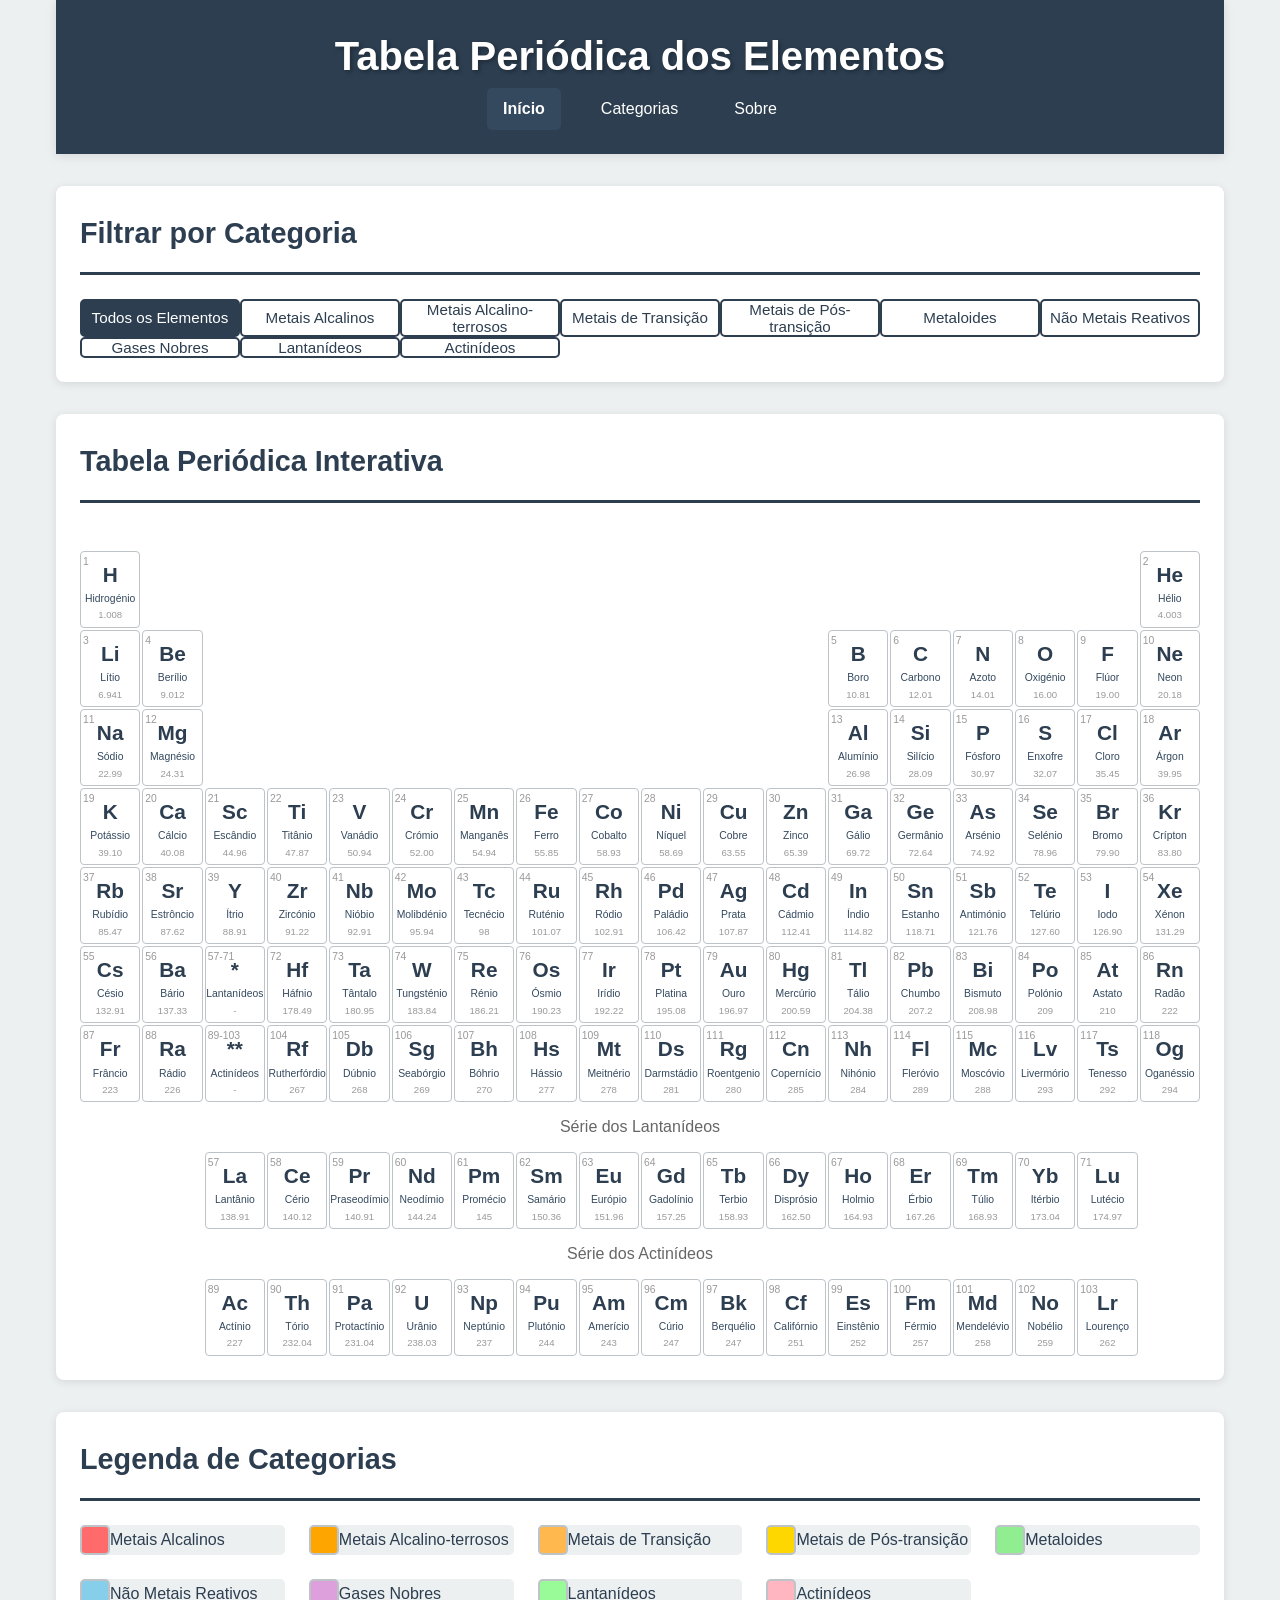
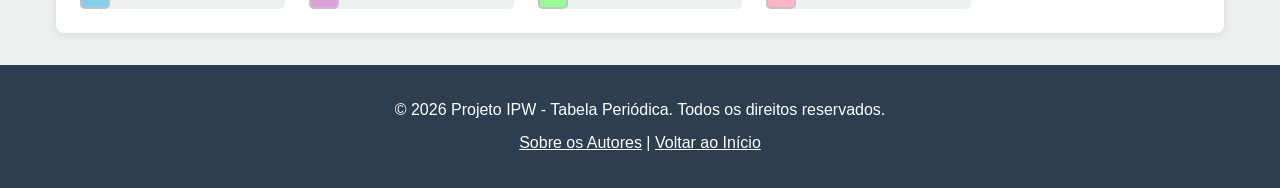
==== index.html @ dcfa90f8 "#1" ====
<!DOCTYPE html>
<html lang="pt-PT">
<head>
    <meta charset="UTF-8">
    <meta name="viewport" content="width=device-width, initial-scale=1.0">
    <title>Tabela Periódica - IPW</title>
    <link rel="stylesheet" href="css/style.css">
</head>
<body>
    <div class="container">
        <!-- Cabeçalho e Menu de Navegação -->
        <header class="header">
            <h1 class="titulo-principal">Tabela Periódica dos Elementos</h1>
            <nav class="menu-navegacao">
                <ul class="menu-lista">
                    <li><a href="index.html" class="menu-ativo">Início</a></li>
                    <li class="menu-dropdown">
                        <a href="#">Categorias</a>
                        <ul class="submenu">
                            <li><a href="categorias/metais-alcalinos/index.html">Metais Alcalinos</a></li>
                            <li><a href="categorias/metais-alcalino-terrosos/index.html">Metais Alcalino-terrosos</a></li>
                            <li><a href="categorias/metais-transicao/index.html">Metais de Transição</a></li>
                            <li><a href="categorias/metais-pos-transicao/index.html">Metais de Pós-transição</a></li>
                            <li><a href="categorias/metaloides/index.html">Metaloides</a></li>
                            <li><a href="categorias/nao-metais-reativos/index.html">Não Metais Reativos</a></li>
                            <li><a href="categorias/gases-nobres/index.html">Gases Nobres</a></li>
                            <li><a href="categorias/lantanideos/index.html">Lantanídeos</a></li>
                            <li><a href="categorias/actinideos/index.html">Actinídeos</a></li>
                        </ul>
                    </li>
                    <li><a href="about.html">Sobre</a></li>
                </ul>
            </nav>
        </header>

        <!-- Filtros de Categorias -->
        <section class="secao-filtros">
            <h2>Filtrar por Categoria</h2>
            <div class="botoes-filtro">
                <button class="botao-filtro ativo" data-categoria="todos">Todos os Elementos</button>
                <button class="botao-filtro" data-categoria="metais-alcalinos">Metais Alcalinos</button>
                <button class="botao-filtro" data-categoria="metais-alcalino-terrosos">Metais Alcalino-terrosos</button>
                <button class="botao-filtro" data-categoria="metais-transicao">Metais de Transição</button>
                <button class="botao-filtro" data-categoria="metais-pos-transicao">Metais de Pós-transição</button>
                <button class="botao-filtro" data-categoria="metaloides">Metaloides</button>
                <button class="botao-filtro" data-categoria="nao-metais-reativos">Não Metais Reativos</button>
                <button class="botao-filtro" data-categoria="gases-nobres">Gases Nobres</button>
                <button class="botao-filtro" data-categoria="lantanideos">Lantanídeos</button>
                <button class="botao-filtro" data-categoria="actinideos">Actinídeos</button>
            </div>
        </section>

        <!-- Tabela Periódica Visual -->
        <section class="secao-tabela">
            <h2>Tabela Periódica Interativa</h2>
            <div class="tabela-periodica-wrapper">
                <div class="tabela-periodica">
                    <!-- PERÍODO 1 -->
                    <div class="elemento" style="grid-column: 1; grid-row: 1;" data-categoria="nao-metais-reativos" data-numero="1" data-estado="Gás" data-reatividade="Muito Reativo">
                        <div class="numero-atomico">1</div>
                        <div class="simbolo">H</div>
                        <div class="nome">Hidrogénio</div>
                        <div class="massa">1.008</div>
                    </div>
                    <div class="elemento" style="grid-column: 18; grid-row: 1;" data-categoria="gases-nobres" data-numero="2" data-estado="Gás" data-reatividade="Inerte">
                        <div class="numero-atomico">2</div>
                        <div class="simbolo">He</div>
                        <div class="nome">Hélio</div>
                        <div class="massa">4.003</div>
                    </div>

                    <!-- PERÍODO 2 -->
                    <div class="elemento" style="grid-column: 1; grid-row: 2;" data-categoria="metais-alcalinos" data-numero="3" data-estado="Sólido" data-reatividade="Muito Reativo">
                        <div class="numero-atomico">3</div>
                        <div class="simbolo">Li</div>
                        <div class="nome">Lítio</div>
                        <div class="massa">6.941</div>
                    </div>
                    <div class="elemento" style="grid-column: 2; grid-row: 2;" data-categoria="metais-alcalino-terrosos" data-numero="4" data-estado="Sólido" data-reatividade="Reativo">
                        <div class="numero-atomico">4</div>
                        <div class="simbolo">Be</div>
                        <div class="nome">Berílio</div>
                        <div class="massa">9.012</div>
                    </div>
                    <div class="elemento" style="grid-column: 13; grid-row: 2;" data-categoria="metaloides" data-numero="5">
                        <div class="numero-atomico">5</div>
                        <div class="simbolo">B</div>
                        <div class="nome">Boro</div>
                        <div class="massa">10.81</div>
                    </div>
                    <div class="elemento" style="grid-column: 14; grid-row: 2;" data-categoria="nao-metais-reativos" data-numero="6">
                        <div class="numero-atomico">6</div>
                        <div class="simbolo">C</div>
                        <div class="nome">Carbono</div>
                        <div class="massa">12.01</div>
                    </div>
                    <div class="elemento" style="grid-column: 15; grid-row: 2;" data-categoria="nao-metais-reativos" data-numero="7">
                        <div class="numero-atomico">7</div>
                        <div class="simbolo">N</div>
                        <div class="nome">Azoto</div>
                        <div class="massa">14.01</div>
                    </div>
                    <div class="elemento" style="grid-column: 16; grid-row: 2;" data-categoria="nao-metais-reativos" data-numero="8">
                        <div class="numero-atomico">8</div>
                        <div class="simbolo">O</div>
                        <div class="nome">Oxigénio</div>
                        <div class="massa">16.00</div>
                    </div>
                    <div class="elemento" style="grid-column: 17; grid-row: 2;" data-categoria="nao-metais-reativos" data-numero="9">
                        <div class="numero-atomico">9</div>
                        <div class="simbolo">F</div>
                        <div class="nome">Flúor</div>
                        <div class="massa">19.00</div>
                    </div>
                    <div class="elemento" style="grid-column: 18; grid-row: 2;" data-categoria="gases-nobres" data-numero="10">
                        <div class="numero-atomico">10</div>
                        <div class="simbolo">Ne</div>
                        <div class="nome">Neon</div>
                        <div class="massa">20.18</div>
                    </div>

                    <!-- PERÍODO 3 -->
                    <div class="elemento" style="grid-column: 1; grid-row: 3;" data-categoria="metais-alcalinos" data-numero="11">
                        <div class="numero-atomico">11</div>
                        <div class="simbolo">Na</div>
                        <div class="nome">Sódio</div>
                        <div class="massa">22.99</div>
                    </div>
                    <div class="elemento" style="grid-column: 2; grid-row: 3;" data-categoria="metais-alcalino-terrosos" data-numero="12">
                        <div class="numero-atomico">12</div>
                        <div class="simbolo">Mg</div>
                        <div class="nome">Magnésio</div>
                        <div class="massa">24.31</div>
                    </div>
                    <div class="elemento" style="grid-column: 13; grid-row: 3;" data-categoria="metais-pos-transicao" data-numero="13">
                        <div class="numero-atomico">13</div>
                        <div class="simbolo">Al</div>
                        <div class="nome">Alumínio</div>
                        <div class="massa">26.98</div>
                    </div>
                    <div class="elemento" style="grid-column: 14; grid-row: 3;" data-categoria="metaloides" data-numero="14">
                        <div class="numero-atomico">14</div>
                        <div class="simbolo">Si</div>
                        <div class="nome">Silício</div>
                        <div class="massa">28.09</div>
                    </div>
                    <div class="elemento" style="grid-column: 15; grid-row: 3;" data-categoria="nao-metais-reativos" data-numero="15">
                        <div class="numero-atomico">15</div>
                        <div class="simbolo">P</div>
                        <div class="nome">Fósforo</div>
                        <div class="massa">30.97</div>
                    </div>
                    <div class="elemento" style="grid-column: 16; grid-row: 3;" data-categoria="nao-metais-reativos" data-numero="16">
                        <div class="numero-atomico">16</div>
                        <div class="simbolo">S</div>
                        <div class="nome">Enxofre</div>
                        <div class="massa">32.07</div>
                    </div>
                    <div class="elemento" style="grid-column: 17; grid-row: 3;" data-categoria="nao-metais-reativos" data-numero="17">
                        <div class="numero-atomico">17</div>
                        <div class="simbolo">Cl</div>
                        <div class="nome">Cloro</div>
                        <div class="massa">35.45</div>
                    </div>
                    <div class="elemento" style="grid-column: 18; grid-row: 3;" data-categoria="gases-nobres" data-numero="18">
                        <div class="numero-atomico">18</div>
                        <div class="simbolo">Ar</div>
                        <div class="nome">Árgon</div>
                        <div class="massa">39.95</div>
                    </div>

                    <!-- PERÍODO 4 -->
                    <div class="elemento" style="grid-column: 1; grid-row: 4;" data-categoria="metais-alcalinos" data-numero="19">
                        <div class="numero-atomico">19</div>
                        <div class="simbolo">K</div>
                        <div class="nome">Potássio</div>
                        <div class="massa">39.10</div>
                    </div>
                    <div class="elemento" style="grid-column: 2; grid-row: 4;" data-categoria="metais-alcalino-terrosos" data-numero="20">
                        <div class="numero-atomico">20</div>
                        <div class="simbolo">Ca</div>
                        <div class="nome">Cálcio</div>
                        <div class="massa">40.08</div>
                    </div>
                    <div class="elemento" style="grid-column: 3; grid-row: 4;" data-categoria="metais-transicao" data-numero="21">
                        <div class="numero-atomico">21</div>
                        <div class="simbolo">Sc</div>
                        <div class="nome">Escândio</div>
                        <div class="massa">44.96</div>
                    </div>
                    <div class="elemento" style="grid-column: 4; grid-row: 4;" data-categoria="metais-transicao" data-numero="22">
                        <div class="numero-atomico">22</div>
                        <div class="simbolo">Ti</div>
                        <div class="nome">Titânio</div>
                        <div class="massa">47.87</div>
                    </div>
                    <div class="elemento" style="grid-column: 5; grid-row: 4;" data-categoria="metais-transicao" data-numero="23">
                        <div class="numero-atomico">23</div>
                        <div class="simbolo">V</div>
                        <div class="nome">Vanádio</div>
                        <div class="massa">50.94</div>
                    </div>
                    <div class="elemento" style="grid-column: 6; grid-row: 4;" data-categoria="metais-transicao" data-numero="24">
                        <div class="numero-atomico">24</div>
                        <div class="simbolo">Cr</div>
                        <div class="nome">Crómio</div>
                        <div class="massa">52.00</div>
                    </div>
                    <div class="elemento" style="grid-column: 7; grid-row: 4;" data-categoria="metais-transicao" data-numero="25">
                        <div class="numero-atomico">25</div>
                        <div class="simbolo">Mn</div>
                        <div class="nome">Manganês</div>
                        <div class="massa">54.94</div>
                    </div>
                    <div class="elemento" style="grid-column: 8; grid-row: 4;" data-categoria="metais-transicao" data-numero="26">
                        <div class="numero-atomico">26</div>
                        <div class="simbolo">Fe</div>
                        <div class="nome">Ferro</div>
                        <div class="massa">55.85</div>
                    </div>
                    <div class="elemento" style="grid-column: 9; grid-row: 4;" data-categoria="metais-transicao" data-numero="27">
                        <div class="numero-atomico">27</div>
                        <div class="simbolo">Co</div>
                        <div class="nome">Cobalto</div>
                        <div class="massa">58.93</div>
                    </div>
                    <div class="elemento" style="grid-column: 10; grid-row: 4;" data-categoria="metais-transicao" data-numero="28">
                        <div class="numero-atomico">28</div>
                        <div class="simbolo">Ni</div>
                        <div class="nome">Níquel</div>
                        <div class="massa">58.69</div>
                    </div>
                    <div class="elemento" style="grid-column: 11; grid-row: 4;" data-categoria="metais-transicao" data-numero="29">
                        <div class="numero-atomico">29</div>
                        <div class="simbolo">Cu</div>
                        <div class="nome">Cobre</div>
                        <div class="massa">63.55</div>
                    </div>
                    <div class="elemento" style="grid-column: 12; grid-row: 4;" data-categoria="metais-transicao" data-numero="30">
                        <div class="numero-atomico">30</div>
                        <div class="simbolo">Zn</div>
                        <div class="nome">Zinco</div>
                        <div class="massa">65.39</div>
                    </div>
                    <div class="elemento" style="grid-column: 13; grid-row: 4;" data-categoria="metais-pos-transicao" data-numero="31">
                        <div class="numero-atomico">31</div>
                        <div class="simbolo">Ga</div>
                        <div class="nome">Gálio</div>
                        <div class="massa">69.72</div>
                    </div>
                    <div class="elemento" style="grid-column: 14; grid-row: 4;" data-categoria="metaloides" data-numero="32">
                        <div class="numero-atomico">32</div>
                        <div class="simbolo">Ge</div>
                        <div class="nome">Germânio</div>
                        <div class="massa">72.64</div>
                    </div>
                    <div class="elemento" style="grid-column: 15; grid-row: 4;" data-categoria="metaloides" data-numero="33">
                        <div class="numero-atomico">33</div>
                        <div class="simbolo">As</div>
                        <div class="nome">Arsénio</div>
                        <div class="massa">74.92</div>
                    </div>
                    <div class="elemento" style="grid-column: 16; grid-row: 4;" data-categoria="nao-metais-reativos" data-numero="34">
                        <div class="numero-atomico">34</div>
                        <div class="simbolo">Se</div>
                        <div class="nome">Selénio</div>
                        <div class="massa">78.96</div>
                    </div>
                    <div class="elemento" style="grid-column: 17; grid-row: 4;" data-categoria="nao-metais-reativos" data-numero="35">
                        <div class="numero-atomico">35</div>
                        <div class="simbolo">Br</div>
                        <div class="nome">Bromo</div>
                        <div class="massa">79.90</div>
                    </div>
                    <div class="elemento" style="grid-column: 18; grid-row: 4;" data-categoria="gases-nobres" data-numero="36">
                        <div class="numero-atomico">36</div>
                        <div class="simbolo">Kr</div>
                        <div class="nome">Crípton</div>
                        <div class="massa">83.80</div>
                    </div>

                    <!-- PERÍODO 5 -->
                    <div class="elemento" style="grid-column: 1; grid-row: 5;" data-categoria="metais-alcalinos" data-numero="37">
                        <div class="numero-atomico">37</div>
                        <div class="simbolo">Rb</div>
                        <div class="nome">Rubídio</div>
                        <div class="massa">85.47</div>
                    </div>
                    <div class="elemento" style="grid-column: 2; grid-row: 5;" data-categoria="metais-alcalino-terrosos" data-numero="38">
                        <div class="numero-atomico">38</div>
                        <div class="simbolo">Sr</div>
                        <div class="nome">Estrôncio</div>
                        <div class="massa">87.62</div>
                    </div>
                    <div class="elemento" style="grid-column: 3; grid-row: 5;" data-categoria="metais-transicao" data-numero="39">
                        <div class="numero-atomico">39</div>
                        <div class="simbolo">Y</div>
                        <div class="nome">Ítrio</div>
                        <div class="massa">88.91</div>
                    </div>
                    <div class="elemento" style="grid-column: 4; grid-row: 5;" data-categoria="metais-transicao" data-numero="40">
                        <div class="numero-atomico">40</div>
                        <div class="simbolo">Zr</div>
                        <div class="nome">Zircónio</div>
                        <div class="massa">91.22</div>
                    </div>
                    <div class="elemento" style="grid-column: 5; grid-row: 5;" data-categoria="metais-transicao" data-numero="41">
                        <div class="numero-atomico">41</div>
                        <div class="simbolo">Nb</div>
                        <div class="nome">Nióbio</div>
                        <div class="massa">92.91</div>
                    </div>
                    <div class="elemento" style="grid-column: 6; grid-row: 5;" data-categoria="metais-transicao" data-numero="42">
                        <div class="numero-atomico">42</div>
                        <div class="simbolo">Mo</div>
                        <div class="nome">Molibdénio</div>
                        <div class="massa">95.94</div>
                    </div>
                    <div class="elemento" style="grid-column: 7; grid-row: 5;" data-categoria="metais-transicao" data-numero="43">
                        <div class="numero-atomico">43</div>
                        <div class="simbolo">Tc</div>
                        <div class="nome">Tecnécio</div>
                        <div class="massa">98</div>
                    </div>
                    <div class="elemento" style="grid-column: 8; grid-row: 5;" data-categoria="metais-transicao" data-numero="44">
                        <div class="numero-atomico">44</div>
                        <div class="simbolo">Ru</div>
                        <div class="nome">Ruténio</div>
                        <div class="massa">101.07</div>
                    </div>
                    <div class="elemento" style="grid-column: 9; grid-row: 5;" data-categoria="metais-transicao" data-numero="45">
                        <div class="numero-atomico">45</div>
                        <div class="simbolo">Rh</div>
                        <div class="nome">Ródio</div>
                        <div class="massa">102.91</div>
                    </div>
                    <div class="elemento" style="grid-column: 10; grid-row: 5;" data-categoria="metais-transicao" data-numero="46">
                        <div class="numero-atomico">46</div>
                        <div class="simbolo">Pd</div>
                        <div class="nome">Paládio</div>
                        <div class="massa">106.42</div>
                    </div>
                    <div class="elemento" style="grid-column: 11; grid-row: 5;" data-categoria="metais-transicao" data-numero="47">
                        <div class="numero-atomico">47</div>
                        <div class="simbolo">Ag</div>
                        <div class="nome">Prata</div>
                        <div class="massa">107.87</div>
                    </div>
                    <div class="elemento" style="grid-column: 12; grid-row: 5;" data-categoria="metais-transicao" data-numero="48">
                        <div class="numero-atomico">48</div>
                        <div class="simbolo">Cd</div>
                        <div class="nome">Cádmio</div>
                        <div class="massa">112.41</div>
                    </div>
                    <div class="elemento" style="grid-column: 13; grid-row: 5;" data-categoria="metais-pos-transicao" data-numero="49">
                        <div class="numero-atomico">49</div>
                        <div class="simbolo">In</div>
                        <div class="nome">Índio</div>
                        <div class="massa">114.82</div>
                    </div>
                    <div class="elemento" style="grid-column: 14; grid-row: 5;" data-categoria="metais-pos-transicao" data-numero="50">
                        <div class="numero-atomico">50</div>
                        <div class="simbolo">Sn</div>
                        <div class="nome">Estanho</div>
                        <div class="massa">118.71</div>
                    </div>
                    <div class="elemento" style="grid-column: 15; grid-row: 5;" data-categoria="metaloides" data-numero="51">
                        <div class="numero-atomico">51</div>
                        <div class="simbolo">Sb</div>
                        <div class="nome">Antimónio</div>
                        <div class="massa">121.76</div>
                    </div>
                    <div class="elemento" style="grid-column: 16; grid-row: 5;" data-categoria="nao-metais-reativos" data-numero="52">
                        <div class="numero-atomico">52</div>
                        <div class="simbolo">Te</div>
                        <div class="nome">Telúrio</div>
                        <div class="massa">127.60</div>
                    </div>
                    <div class="elemento" style="grid-column: 17; grid-row: 5;" data-categoria="nao-metais-reativos" data-numero="53">
                        <div class="numero-atomico">53</div>
                        <div class="simbolo">I</div>
                        <div class="nome">Iodo</div>
                        <div class="massa">126.90</div>
                    </div>
                    <div class="elemento" style="grid-column: 18; grid-row: 5;" data-categoria="gases-nobres" data-numero="54">
                        <div class="numero-atomico">54</div>
                        <div class="simbolo">Xe</div>
                        <div class="nome">Xénon</div>
                        <div class="massa">131.29</div>
                    </div>

                    <!-- PERÍODO 6 -->
                    <div class="elemento" style="grid-column: 1; grid-row: 6;" data-categoria="metais-alcalinos" data-numero="55">
                        <div class="numero-atomico">55</div>
                        <div class="simbolo">Cs</div>
                        <div class="nome">Césio</div>
                        <div class="massa">132.91</div>
                    </div>
                    <div class="elemento" style="grid-column: 2; grid-row: 6;" data-categoria="metais-alcalino-terrosos" data-numero="56">
                        <div class="numero-atomico">56</div>
                        <div class="simbolo">Ba</div>
                        <div class="nome">Bário</div>
                        <div class="massa">137.33</div>
                    </div>
                    <div class="elemento" style="grid-column: 3; grid-row: 6;" data-categoria="lantanideos" data-numero="57-71" data-intervalo="true">
                        <div class="numero-atomico">57-71</div>
                        <div class="simbolo">*</div>
                        <div class="nome">Lantanídeos</div>
                        <div class="massa">-</div>
                    </div>
                    <div class="elemento" style="grid-column: 4; grid-row: 6;" data-categoria="metais-transicao" data-numero="72">
                        <div class="numero-atomico">72</div>
                        <div class="simbolo">Hf</div>
                        <div class="nome">Háfnio</div>
                        <div class="massa">178.49</div>
                    </div>
                    <div class="elemento" style="grid-column: 5; grid-row: 6;" data-categoria="metais-transicao" data-numero="73">
                        <div class="numero-atomico">73</div>
                        <div class="simbolo">Ta</div>
                        <div class="nome">Tântalo</div>
                        <div class="massa">180.95</div>
                    </div>
                    <div class="elemento" style="grid-column: 6; grid-row: 6;" data-categoria="metais-transicao" data-numero="74">
                        <div class="numero-atomico">74</div>
                        <div class="simbolo">W</div>
                        <div class="nome">Tungsténio</div>
                        <div class="massa">183.84</div>
                    </div>
                    <div class="elemento" style="grid-column: 7; grid-row: 6;" data-categoria="metais-transicao" data-numero="75">
                        <div class="numero-atomico">75</div>
                        <div class="simbolo">Re</div>
                        <div class="nome">Rénio</div>
                        <div class="massa">186.21</div>
                    </div>
                    <div class="elemento" style="grid-column: 8; grid-row: 6;" data-categoria="metais-transicao" data-numero="76">
                        <div class="numero-atomico">76</div>
                        <div class="simbolo">Os</div>
                        <div class="nome">Ósmio</div>
                        <div class="massa">190.23</div>
                    </div>
                    <div class="elemento" style="grid-column: 9; grid-row: 6;" data-categoria="metais-transicao" data-numero="77">
                        <div class="numero-atomico">77</div>
                        <div class="simbolo">Ir</div>
                        <div class="nome">Irídio</div>
                        <div class="massa">192.22</div>
                    </div>
                    <div class="elemento" style="grid-column: 10; grid-row: 6;" data-categoria="metais-transicao" data-numero="78">
                        <div class="numero-atomico">78</div>
                        <div class="simbolo">Pt</div>
                        <div class="nome">Platina</div>
                        <div class="massa">195.08</div>
                    </div>
                    <div class="elemento" style="grid-column: 11; grid-row: 6;" data-categoria="metais-transicao" data-numero="79">
                        <div class="numero-atomico">79</div>
                        <div class="simbolo">Au</div>
                        <div class="nome">Ouro</div>
                        <div class="massa">196.97</div>
                    </div>
                    <div class="elemento" style="grid-column: 12; grid-row: 6;" data-categoria="metais-transicao" data-numero="80">
                        <div class="numero-atomico">80</div>
                        <div class="simbolo">Hg</div>
                        <div class="nome">Mercúrio</div>
                        <div class="massa">200.59</div>
                    </div>
                    <div class="elemento" style="grid-column: 13; grid-row: 6;" data-categoria="metais-pos-transicao" data-numero="81">
                        <div class="numero-atomico">81</div>
                        <div class="simbolo">Tl</div>
                        <div class="nome">Tálio</div>
                        <div class="massa">204.38</div>
                    </div>
                    <div class="elemento" style="grid-column: 14; grid-row: 6;" data-categoria="metais-pos-transicao" data-numero="82">
                        <div class="numero-atomico">82</div>
                        <div class="simbolo">Pb</div>
                        <div class="nome">Chumbo</div>
                        <div class="massa">207.2</div>
                    </div>
                    <div class="elemento" style="grid-column: 15; grid-row: 6;" data-categoria="metaloides" data-numero="83">
                        <div class="numero-atomico">83</div>
                        <div class="simbolo">Bi</div>
                        <div class="nome">Bismuto</div>
                        <div class="massa">208.98</div>
                    </div>
                    <div class="elemento" style="grid-column: 16; grid-row: 6;" data-categoria="nao-metais-reativos" data-numero="84">
                        <div class="numero-atomico">84</div>
                        <div class="simbolo">Po</div>
                        <div class="nome">Polónio</div>
                        <div class="massa">209</div>
                    </div>
                    <div class="elemento" style="grid-column: 17; grid-row: 6;" data-categoria="nao-metais-reativos" data-numero="85">
                        <div class="numero-atomico">85</div>
                        <div class="simbolo">At</div>
                        <div class="nome">Astato</div>
                        <div class="massa">210</div>
                    </div>
                    <div class="elemento" style="grid-column: 18; grid-row: 6;" data-categoria="gases-nobres" data-numero="86">
                        <div class="numero-atomico">86</div>
                        <div class="simbolo">Rn</div>
                        <div class="nome">Radão</div>
                        <div class="massa">222</div>
                    </div>

                    <!-- PERÍODO 7 -->
                    <div class="elemento" style="grid-column: 1; grid-row: 7;" data-categoria="metais-alcalinos" data-numero="87">
                        <div class="numero-atomico">87</div>
                        <div class="simbolo">Fr</div>
                        <div class="nome">Frâncio</div>
                        <div class="massa">223</div>
                    </div>
                    <div class="elemento" style="grid-column: 2; grid-row: 7;" data-categoria="metais-alcalino-terrosos" data-numero="88">
                        <div class="numero-atomico">88</div>
                        <div class="simbolo">Ra</div>
                        <div class="nome">Rádio</div>
                        <div class="massa">226</div>
                    </div>
                    <div class="elemento" style="grid-column: 3; grid-row: 7;" data-categoria="actinideos" data-numero="89-103" data-intervalo="true">
                        <div class="numero-atomico">89-103</div>
                        <div class="simbolo">**</div>
                        <div class="nome">Actinídeos</div>
                        <div class="massa">-</div>
                    </div>
                    <div class="elemento" style="grid-column: 4; grid-row: 7;" data-categoria="metais-transicao" data-numero="104">
                        <div class="numero-atomico">104</div>
                        <div class="simbolo">Rf</div>
                        <div class="nome">Rutherfórdio</div>
                        <div class="massa">267</div>
                    </div>
                    <div class="elemento" style="grid-column: 5; grid-row: 7;" data-categoria="metais-transicao" data-numero="105">
                        <div class="numero-atomico">105</div>
                        <div class="simbolo">Db</div>
                        <div class="nome">Dúbnio</div>
                        <div class="massa">268</div>
                    </div>
                    <div class="elemento" style="grid-column: 6; grid-row: 7;" data-categoria="metais-transicao" data-numero="106">
                        <div class="numero-atomico">106</div>
                        <div class="simbolo">Sg</div>
                        <div class="nome">Seabórgio</div>
                        <div class="massa">269</div>
                    </div>
                    <div class="elemento" style="grid-column: 7; grid-row: 7;" data-categoria="metais-transicao" data-numero="107">
                        <div class="numero-atomico">107</div>
                        <div class="simbolo">Bh</div>
                        <div class="nome">Bóhrio</div>
                        <div class="massa">270</div>
                    </div>
                    <div class="elemento" style="grid-column: 8; grid-row: 7;" data-categoria="metais-transicao" data-numero="108">
                        <div class="numero-atomico">108</div>
                        <div class="simbolo">Hs</div>
                        <div class="nome">Hássio</div>
                        <div class="massa">277</div>
                    </div>
                    <div class="elemento" style="grid-column: 9; grid-row: 7;" data-categoria="metais-transicao" data-numero="109">
                        <div class="numero-atomico">109</div>
                        <div class="simbolo">Mt</div>
                        <div class="nome">Meitnério</div>
                        <div class="massa">278</div>
                    </div>
                    <div class="elemento" style="grid-column: 10; grid-row: 7;" data-categoria="metais-transicao" data-numero="110">
                        <div class="numero-atomico">110</div>
                        <div class="simbolo">Ds</div>
                        <div class="nome">Darmstádio</div>
                        <div class="massa">281</div>
                    </div>
                    <div class="elemento" style="grid-column: 11; grid-row: 7;" data-categoria="metais-transicao" data-numero="111">
                        <div class="numero-atomico">111</div>
                        <div class="simbolo">Rg</div>
                        <div class="nome">Roentgenio</div>
                        <div class="massa">280</div>
                    </div>
                    <div class="elemento" style="grid-column: 12; grid-row: 7;" data-categoria="metais-transicao" data-numero="112">
                        <div class="numero-atomico">112</div>
                        <div class="simbolo">Cn</div>
                        <div class="nome">Copernício</div>
                        <div class="massa">285</div>
                    </div>
                    <div class="elemento" style="grid-column: 13; grid-row: 7;" data-categoria="metais-pos-transicao" data-numero="113">
                        <div class="numero-atomico">113</div>
                        <div class="simbolo">Nh</div>
                        <div class="nome">Nihónio</div>
                        <div class="massa">284</div>
                    </div>
                    <div class="elemento" style="grid-column: 14; grid-row: 7;" data-categoria="metais-pos-transicao" data-numero="114">
                        <div class="numero-atomico">114</div>
                        <div class="simbolo">Fl</div>
                        <div class="nome">Fleróvio</div>
                        <div class="massa">289</div>
                    </div>
                    <div class="elemento" style="grid-column: 15; grid-row: 7;" data-categoria="metaloides" data-numero="115">
                        <div class="numero-atomico">115</div>
                        <div class="simbolo">Mc</div>
                        <div class="nome">Moscóvio</div>
                        <div class="massa">288</div>
                    </div>
                    <div class="elemento" style="grid-column: 16; grid-row: 7;" data-categoria="nao-metais-reativos" data-numero="116">
                        <div class="numero-atomico">116</div>
                        <div class="simbolo">Lv</div>
                        <div class="nome">Livermório</div>
                        <div class="massa">293</div>
                    </div>
                    <div class="elemento" style="grid-column: 17; grid-row: 7;" data-categoria="nao-metais-reativos" data-numero="117">
                        <div class="numero-atomico">117</div>
                        <div class="simbolo">Ts</div>
                        <div class="nome">Tenesso</div>
                        <div class="massa">292</div>
                    </div>
                    <div class="elemento" style="grid-column: 18; grid-row: 7;" data-categoria="gases-nobres" data-numero="118">
                        <div class="numero-atomico">118</div>
                        <div class="simbolo">Og</div>
                        <div class="nome">Oganéssio</div>
                        <div class="massa">294</div>
                    </div>

                    <!-- LANTANÍDEOS (Período separado) -->
                    <div style="grid-column: 1 / 19; grid-row: 8; text-align: center; padding: 10px; color: #666;">
                        Série dos Lantanídeos
                    </div>
                    <div class="elemento" style="grid-column: 3; grid-row: 9;" data-categoria="lantanideos" data-numero="57" data-estado="Sólido" data-reatividade="Reativo">
                        <div class="numero-atomico">57</div>
                        <div class="simbolo">La</div>
                        <div class="nome">Lantânio</div>
                        <div class="massa">138.91</div>
                    </div>
                    <div class="elemento" style="grid-column: 4; grid-row: 9;" data-categoria="lantanideos" data-numero="58">
                        <div class="numero-atomico">58</div>
                        <div class="simbolo">Ce</div>
                        <div class="nome">Cério</div>
                        <div class="massa">140.12</div>
                    </div>
                    <div class="elemento" style="grid-column: 5; grid-row: 9;" data-categoria="lantanideos" data-numero="59">
                        <div class="numero-atomico">59</div>
                        <div class="simbolo">Pr</div>
                        <div class="nome">Praseodímio</div>
                        <div class="massa">140.91</div>
                    </div>
                    <div class="elemento" style="grid-column: 6; grid-row: 9;" data-categoria="lantanideos" data-numero="60">
                        <div class="numero-atomico">60</div>
                        <div class="simbolo">Nd</div>
                        <div class="nome">Neodímio</div>
                        <div class="massa">144.24</div>
                    </div>
                    <div class="elemento" style="grid-column: 7; grid-row: 9;" data-categoria="lantanideos" data-numero="61">
                        <div class="numero-atomico">61</div>
                        <div class="simbolo">Pm</div>
                        <div class="nome">Promécio</div>
                        <div class="massa">145</div>
                    </div>
                    <div class="elemento" style="grid-column: 8; grid-row: 9;" data-categoria="lantanideos" data-numero="62">
                        <div class="numero-atomico">62</div>
                        <div class="simbolo">Sm</div>
                        <div class="nome">Samário</div>
                        <div class="massa">150.36</div>
                    </div>
                    <div class="elemento" style="grid-column: 9; grid-row: 9;" data-categoria="lantanideos" data-numero="63">
                        <div class="numero-atomico">63</div>
                        <div class="simbolo">Eu</div>
                        <div class="nome">Európio</div>
                        <div class="massa">151.96</div>
                    </div>
                    <div class="elemento" style="grid-column: 10; grid-row: 9;" data-categoria="lantanideos" data-numero="64">
                        <div class="numero-atomico">64</div>
                        <div class="simbolo">Gd</div>
                        <div class="nome">Gadolínio</div>
                        <div class="massa">157.25</div>
                    </div>
                    <div class="elemento" style="grid-column: 11; grid-row: 9;" data-categoria="lantanideos" data-numero="65">
                        <div class="numero-atomico">65</div>
                        <div class="simbolo">Tb</div>
                        <div class="nome">Terbio</div>
                        <div class="massa">158.93</div>
                    </div>
                    <div class="elemento" style="grid-column: 12; grid-row: 9;" data-categoria="lantanideos" data-numero="66">
                        <div class="numero-atomico">66</div>
                        <div class="simbolo">Dy</div>
                        <div class="nome">Disprósio</div>
                        <div class="massa">162.50</div>
                    </div>
                    <div class="elemento" style="grid-column: 13; grid-row: 9;" data-categoria="lantanideos" data-numero="67">
                        <div class="numero-atomico">67</div>
                        <div class="simbolo">Ho</div>
                        <div class="nome">Holmio</div>
                        <div class="massa">164.93</div>
                    </div>
                    <div class="elemento" style="grid-column: 14; grid-row: 9;" data-categoria="lantanideos" data-numero="68">
                        <div class="numero-atomico">68</div>
                        <div class="simbolo">Er</div>
                        <div class="nome">Érbio</div>
                        <div class="massa">167.26</div>
                    </div>
                    <div class="elemento" style="grid-column: 15; grid-row: 9;" data-categoria="lantanideos" data-numero="69">
                        <div class="numero-atomico">69</div>
                        <div class="simbolo">Tm</div>
                        <div class="nome">Túlio</div>
                        <div class="massa">168.93</div>
                    </div>
                    <div class="elemento" style="grid-column: 16; grid-row: 9;" data-categoria="lantanideos" data-numero="70">
                        <div class="numero-atomico">70</div>
                        <div class="simbolo">Yb</div>
                        <div class="nome">Itérbio</div>
                        <div class="massa">173.04</div>
                    </div>
                    <div class="elemento" style="grid-column: 17; grid-row: 9;" data-categoria="lantanideos" data-numero="71">
                        <div class="numero-atomico">71</div>
                        <div class="simbolo">Lu</div>
                        <div class="nome">Lutécio</div>
                        <div class="massa">174.97</div>
                    </div>

                    <!-- ACTINÍDEOS (Período separado) -->
                    <div style="grid-column: 1 / 19; grid-row: 10; text-align: center; padding: 10px; color: #666;">
                        Série dos Actinídeos
                    </div>
                    <div class="elemento" style="grid-column: 3; grid-row: 11;" data-categoria="actinideos" data-numero="89" data-estado="Sólido" data-reatividade="Radioativo">
                        <div class="numero-atomico">89</div>
                        <div class="simbolo">Ac</div>
                        <div class="nome">Actínio</div>
                        <div class="massa">227</div>
                    </div>
                    <div class="elemento" style="grid-column: 4; grid-row: 11;" data-categoria="actinideos" data-numero="90">
                        <div class="numero-atomico">90</div>
                        <div class="simbolo">Th</div>
                        <div class="nome">Tório</div>
                        <div class="massa">232.04</div>
                    </div>
                    <div class="elemento" style="grid-column: 5; grid-row: 11;" data-categoria="actinideos" data-numero="91">
                        <div class="numero-atomico">91</div>
                        <div class="simbolo">Pa</div>
                        <div class="nome">Protactínio</div>
                        <div class="massa">231.04</div>
                    </div>
                    <div class="elemento" style="grid-column: 6; grid-row: 11;" data-categoria="actinideos" data-numero="92">
                        <div class="numero-atomico">92</div>
                        <div class="simbolo">U</div>
                        <div class="nome">Urânio</div>
                        <div class="massa">238.03</div>
                    </div>
                    <div class="elemento" style="grid-column: 7; grid-row: 11;" data-categoria="actinideos" data-numero="93">
                        <div class="numero-atomico">93</div>
                        <div class="simbolo">Np</div>
                        <div class="nome">Neptúnio</div>
                        <div class="massa">237</div>
                    </div>
                    <div class="elemento" style="grid-column: 8; grid-row: 11;" data-categoria="actinideos" data-numero="94">
                        <div class="numero-atomico">94</div>
                        <div class="simbolo">Pu</div>
                        <div class="nome">Plutónio</div>
                        <div class="massa">244</div>
                    </div>
                    <div class="elemento" style="grid-column: 9; grid-row: 11;" data-categoria="actinideos" data-numero="95">
                        <div class="numero-atomico">95</div>
                        <div class="simbolo">Am</div>
                        <div class="nome">Amerício</div>
                        <div class="massa">243</div>
                    </div>
                    <div class="elemento" style="grid-column: 10; grid-row: 11;" data-categoria="actinideos" data-numero="96">
                        <div class="numero-atomico">96</div>
                        <div class="simbolo">Cm</div>
                        <div class="nome">Cúrio</div>
                        <div class="massa">247</div>
                    </div>
                    <div class="elemento" style="grid-column: 11; grid-row: 11;" data-categoria="actinideos" data-numero="97">
                        <div class="numero-atomico">97</div>
                        <div class="simbolo">Bk</div>
                        <div class="nome">Berquélio</div>
                        <div class="massa">247</div>
                    </div>
                    <div class="elemento" style="grid-column: 12; grid-row: 11;" data-categoria="actinideos" data-numero="98">
                        <div class="numero-atomico">98</div>
                        <div class="simbolo">Cf</div>
                        <div class="nome">Califórnio</div>
                        <div class="massa">251</div>
                    </div>
                    <div class="elemento" style="grid-column: 13; grid-row: 11;" data-categoria="actinideos" data-numero="99">
                        <div class="numero-atomico">99</div>
                        <div class="simbolo">Es</div>
                        <div class="nome">Einstênio</div>
                        <div class="massa">252</div>
                    </div>
                    <div class="elemento" style="grid-column: 14; grid-row: 11;" data-categoria="actinideos" data-numero="100">
                        <div class="numero-atomico">100</div>
                        <div class="simbolo">Fm</div>
                        <div class="nome">Férmio</div>
                        <div class="massa">257</div>
                    </div>
                    <div class="elemento" style="grid-column: 15; grid-row: 11;" data-categoria="actinideos" data-numero="101">
                        <div class="numero-atomico">101</div>
                        <div class="simbolo">Md</div>
                        <div class="nome">Mendelévio</div>
                        <div class="massa">258</div>
                    </div>
                    <div class="elemento" style="grid-column: 16; grid-row: 11;" data-categoria="actinideos" data-numero="102">
                        <div class="numero-atomico">102</div>
                        <div class="simbolo">No</div>
                        <div class="nome">Nobélio</div>
                        <div class="massa">259</div>
                    </div>
                    <div class="elemento" style="grid-column: 17; grid-row: 11;" data-categoria="actinideos" data-numero="103">
                        <div class="numero-atomico">103</div>
                        <div class="simbolo">Lr</div>
                        <div class="nome">Lourenço</div>
                        <div class="massa">262</div>
                    </div>
                </div>
            </div>
        </section>

        <!-- Legenda de Cores -->
        <section class="secao-legenda">
            <h2>Legenda de Categorias</h2>
            <div class="legenda">
                <div class="item-legenda">
                    <div class="cor-legenda" style="background-color: #FF6B6B;"></div>
                    <span>Metais Alcalinos</span>
                </div>
                <div class="item-legenda">
                    <div class="cor-legenda" style="background-color: #FFA500;"></div>
                    <span>Metais Alcalino-terrosos</span>
                </div>
                <div class="item-legenda">
                    <div class="cor-legenda" style="background-color: #FFB84D;"></div>
                    <span>Metais de Transição</span>
                </div>
                <div class="item-legenda">
                    <div class="cor-legenda" style="background-color: #FFD700;"></div>
                    <span>Metais de Pós-transição</span>
                </div>
                <div class="item-legenda">
                    <div class="cor-legenda" style="background-color: #90EE90;"></div>
                    <span>Metaloides</span>
                </div>
                <div class="item-legenda">
                    <div class="cor-legenda" style="background-color: #87CEEB;"></div>
                    <span>Não Metais Reativos</span>
                </div>
                <div class="item-legenda">
                    <div class="cor-legenda" style="background-color: #DDA0DD;"></div>
                    <span>Gases Nobres</span>
                </div>
                <div class="item-legenda">
                    <div class="cor-legenda" style="background-color: #98FB98;"></div>
                    <span>Lantanídeos</span>
                </div>
                <div class="item-legenda">
                    <div class="cor-legenda" style="background-color: #FFB6C1;"></div>
                    <span>Actinídeos</span>
                </div>
            </div>
        </section>

        <!-- Modal de Detalhes do Elemento -->
        <div id="modalElemento" class="modal">
            <div class="modal-conteudo">
                <button class="modal-fechar">&times;</button>
                <div class="modal-corpo">
                    <h2 id="modalNome" class="modal-nome"></h2>
                    <div class="modal-info">
                        <div class="info-item">
                            <label>Símbolo:</label>
                            <span id="modalSimbolo" class="modal-simbolo"></span>
                        </div>
                        <div class="info-item">
                            <label>Número Atómico:</label>
                            <span id="modalNumero"></span>
                        </div>
                        <div class="info-item">
                            <label>Categoria:</label>
                            <span id="modalCategoria"></span>
                        </div>
                        <div class="info-item">
                            <label>Massa Atómica:</label>
                            <span id="modalMassa"></span>
                        </div>
                        <div class="info-item">
                            <label>Estado Físico:</label>
                            <span id="modalEstado"></span>
                        </div>
                        <div class="info-item">
                            <label>Reatividade:</label>
                            <span id="modalReatividade"></span>
                        </div>
                    </div>
                </div>
            </div>
        </div>
    </div>

    <!-- Rodapé -->
    <footer class="rodape">
        <p>&copy; 2026 Projeto IPW - Tabela Periódica. Todos os direitos reservados.</p>
        <p><a href="about.html">Sobre os Autores</a> | <a href="index.html">Voltar ao Início</a></p>
    </footer>

    <!-- Scripts -->
    <script src="js/app.js"></script>
</body>
</html>
---- css/style.css ----
/* =================================
   ESTILOS GLOBAIS - TABELA PERIÓDICA
   ================================= */

:root {
    /* Cores das categorias */
    --cor-metais-alcalinos: #FF6B6B;
    --cor-metais-alcalino-terrosos: #FFA500;
    --cor-metais-transicao: #FFB84D;
    --cor-metais-pos-transicao: #FFD700;
    --cor-metaloides: #CD853F;
    --cor-nao-metais-reativos: #87CEEB;
    --cor-gases-nobres: #DDA0DD;
    --cor-lantanideos: #1E90FF;
    --cor-actinideos: #FFB6C1;
    --cor-propriedades-desconhecidas: #D3D3D3;

    /* Cores base */
    --cor-primaria: #2C3E50;
    --cor-secundaria: #34495E;
    --cor-fundo: #ECF0F1;
    --cor-texto: #2C3E50;
    --cor-branco: #FFFFFF;
    --cor-borda: #BDC3C7;
    --cor-sombra: rgba(0, 0, 0, 0.1);

    /* Fontes */
    --fonte-principal: 'Segoe UI', Tahoma, Geneva, Verdana, sans-serif;
    --fonte-titulo: 'Arial', sans-serif;

    /* Espaçamento */
    --espaco-pequeno: 8px;
    --espaco-medio: 16px;
    --espaco-grande: 24px;
    --espaco-muito-grande: 32px;
}

/* =================================
   RESET E ESTILOS BASE
   ================================= */

* {
    margin: 0;
    padding: 0;
    box-sizing: border-box;
}

html {
    scroll-behavior: smooth;
}

body {
    font-family: var(--fonte-principal);
    color: var(--cor-texto);
    background-color: var(--cor-fundo);
    line-height: 1.6;
}

.container {
    max-width: 1200px;
    margin: 0 auto;
    padding: 0 var(--espaco-medio);
}

a {
    color: var(--cor-primaria);
    text-decoration: none;
    transition: color 0.3s ease;
}

a:hover {
    color: var(--cor-secundaria);
}

/* =================================
   CABEÇALHO E NAVEGAÇÃO
   ================================= */

.header {
    background-color: var(--cor-primaria);
    color: var(--cor-branco);
    padding: var(--espaco-grande) 0;
    box-shadow: 0 2px 10px var(--cor-sombra);
    margin-bottom: var(--espaco-muito-grande);
}

.titulo-principal {
    font-family: var(--fonte-titulo);
    font-size: 2.5rem;
    text-align: center;
    margin-bottom: var(--espaco-media);
    text-shadow: 2px 2px 4px rgba(0, 0, 0, 0.3);
}

/* Menu de Navegação */
.menu-navegacao {
    display: flex;
    justify-content: center;
    flex-wrap: wrap;
    gap: var(--espaco-grande);
}

.menu-lista {
    list-style: none;
    display: flex;
    gap: var(--espaco-grande);
    flex-wrap: wrap;
    justify-content: center;
}

.menu-lista > li {
    position: relative;
}

.menu-lista a {
    color: var(--cor-branco);
    padding: var(--espaco-pequeno) var(--espaco-medio);
    border-radius: 5px;
    transition: background-color 0.3s ease, transform 0.2s ease;
    display: inline-block;
}

.menu-lista a:hover {
    background-color: rgba(255, 255, 255, 0.1);
    transform: translateY(-2px);
}

.menu-ativo {
    background-color: var(--cor-secundaria) !important;
    font-weight: bold;
}

/* Submenu (Categorias) */
.menu-dropdown {
    position: relative;
}

.submenu {
    list-style: none;
    position: absolute;
    top: 100%;
    left: 0;
    background-color: var(--cor-secundaria);
    border-radius: 5px;
    min-width: 200px;
    display: none;
    flex-direction: column;
    box-shadow: 0 4px 8px var(--cor-sombra);
    z-index: 1000;
    margin-top: var(--espaco-pequeno);
}

.menu-dropdown:hover .submenu {
    display: flex;
}

.submenu li a {
    display: block;
    padding: var(--espaco-medio) var(--espaco-grande);
    white-space: nowrap;
    border-bottom: 1px solid rgba(255, 255, 255, 0.1);
}

.submenu li:last-child a {
    border-bottom: none;
}

.submenu li a:hover {
    background-color: rgba(255, 255, 255, 0.2);
}

/* =================================
   SECÇÕES
   ================================= */

section {
    margin-bottom: var(--espaco-muito-grande);
    background-color: var(--cor-branco);
    padding: var(--espaco-grande);
    border-radius: 8px;
    box-shadow: 0 2px 8px var(--cor-sombra);
}

section h2 {
    font-size: 1.8rem;
    margin-bottom: var(--espaco-grande);
    color: var(--cor-primaria);
    border-bottom: 3px solid var(--cor-primaria);
    padding-bottom: var(--espaco-medio);
}

section h3 {
    font-size: 1.3rem;
    margin-top: var(--espaco-grande);
    margin-bottom: var(--espaco-media);
    color: var(--cor-secundaria);
}

/* =================================
   SECÇÃO DE FILTROS
   ================================= */

.secao-filtros {
    background-color: var(--cor-branco);
    padding: var(--espaco-grande);
    border-radius: 8px;
    box-shadow: 0 2px 8px var(--cor-sombra);
    margin-bottom: var(--espaco-muito-grande);
}

.botoes-filtro {
    display: grid;
    grid-template-columns: repeat(auto-fit, minmax(150px, 1fr));
    gap: var(--espaco-media);
    margin-top: var(--espaco-grande);
}

.botao-filtro {
    padding: var(--espaco-media) var(--espaco-grande);
    border: 2px solid var(--cor-primaria);
    background-color: var(--cor-branco);
    color: var(--cor-primaria);
    border-radius: 5px;
    cursor: pointer;
    font-weight: 500;
    transition: all 0.3s ease;
    font-family: var(--fonte-principal);
    font-size: 0.95rem;
}

.botao-filtro:hover {
    background-color: var(--cor-primaria);
    color: var(--cor-branco);
    transform: translateY(-2px);
    box-shadow: 0 4px 8px var(--cor-sombra);
}

.botao-filtro.ativo {
    background-color: var(--cor-primaria);
    color: var(--cor-branco);
}

/* =================================
   TABELA PERIÓDICA INTERATIVA
   ================================= */

.secao-tabela {
    background-color: var(--cor-branco);
    padding: var(--espaco-grande);
    border-radius: 8px;
    box-shadow: 0 2px 8px var(--cor-sombra);
    margin-bottom: var(--espaco-muito-grande);
    overflow-x: auto;
}

.tabela-periodica-wrapper {
    overflow-x: auto;
    -webkit-overflow-scrolling: touch;
}

.tabela-periodica {
    display: grid;
    grid-template-columns: repeat(18, minmax(45px, 1fr));
    grid-template-rows: repeat(11, auto);
    gap: 2px;
    margin-top: var(--espaco-grande);
    min-width: auto;
    max-width: 100%;
}

.elemento {
    background-color: var(--cor-branco);
    border: 1px solid var(--cor-borda);
    border-radius: 4px;
    padding: 4px 2px;
    text-align: center;
    cursor: pointer;
    transition: all 0.2s ease;
    min-height: 50px;
    display: flex;
    flex-direction: column;
    justify-content: center;
    align-items: center;
    font-weight: 500;
    position: relative;
    overflow: hidden;
    font-size: 0.7rem;
}

.elemento::before {
    content: '';
    position: absolute;
    top: 0;
    left: 0;
    right: 0;
    bottom: 0;
    border-radius: 4px;
    z-index: -1;
}

/* Cores dos elementos por categoria */
.elemento[data-categoria="metais-alcalinos"]::before {
    background-color: var(--cor-metais-alcalinos);
    opacity: 0.3;
}

.elemento[data-categoria="metais-alcalino-terrosos"]::before {
    background-color: var(--cor-metais-alcalino-terrosos);
    opacity: 0.3;
}

.elemento[data-categoria="metais-transicao"]::before {
    background-color: var(--cor-metais-transicao);
    opacity: 0.3;
}

.elemento[data-categoria="metais-pos-transicao"]::before {
    background-color: var(--cor-metais-pos-transicao);
    opacity: 0.3;
}

.elemento[data-categoria="metaloides"]::before {
    background-color: var(--cor-metaloides);
    opacity: 0.3;
}

.elemento[data-categoria="nao-metais-reativos"]::before {
    background-color: var(--cor-nao-metais-reativos);
    opacity: 0.3;
}

.elemento[data-categoria="gases-nobres"]::before {
    background-color: var(--cor-gases-nobres);
    opacity: 0.3;
}

.elemento[data-categoria="lantanideos"]::before {
    background-color: var(--cor-lantanideos);
    opacity: 0.3;
}

.elemento[data-categoria="actinideos"]::before {
    background-color: var(--cor-actinideos);
    opacity: 0.3;
}

.elemento[data-categoria="propriedades-desconhecidas"]::before {
    background-color: var(--cor-propriedades-desconhecidas);
    opacity: 0.3;
}

.elemento:hover {
    transform: scale(1.05);
    box-shadow: 0 6px 12px var(--cor-sombra);
    cursor: pointer;
    z-index: 10;
}

.numero-atomico {
    font-size: 0.65rem;
    color: #999;
    position: absolute;
    top: 2px;
    left: 2px;
    font-weight: normal;
}

.simbolo {
    font-size: 1.3rem;
    font-weight: bold;
    color: var(--cor-primaria);
    margin: 2px 0;
}

.nome {
    font-size: 0.65rem;
    color: var(--cor-secundaria);
    line-height: 1.2;
}

.massa {
    font-size: 0.6rem;
    color: #999;
    margin-top: 2px;
}

/* =================================
   MODAL DE DETALHES DO ELEMENTO
   ================================= */

.modal {
    display: none;
    position: fixed;
    z-index: 2000;
    left: 0;
    top: 0;
    width: 100%;
    height: 100%;
    background-color: rgba(0, 0, 0, 0.5);
    animation: fadeIn 0.3s ease;
}

@keyframes fadeIn {
    from {
        opacity: 0;
    }
    to {
        opacity: 1;
    }
}

.modal.ativo {
    display: flex;
    justify-content: center;
    align-items: center;
}

.modal-conteudo {
    background-color: var(--cor-branco);
    padding: var(--espaco-grande);
    border-radius: 10px;
    box-shadow: 0 10px 30px rgba(0, 0, 0, 0.3);
    position: relative;
    max-width: 500px;
    width: 90%;
    animation: slideIn 0.3s ease;
}

@keyframes slideIn {
    from {
        transform: translateY(-50px);
        opacity: 0;
    }
    to {
        transform: translateY(0);
        opacity: 1;
    }
}

.modal-fechar {
    position: absolute;
    right: var(--espaco-grande);
    top: var(--espaco-media);
    background: none;
    border: none;
    font-size: 2rem;
    cursor: pointer;
    color: var(--cor-primaria);
    transition: color 0.2s ease;
    padding: 0;
    width: 30px;
    height: 30px;
    display: flex;
    align-items: center;
    justify-content: center;
}

.modal-fechar:hover {
    color: var(--cor-secundaria);
}

.modal-corpo {
    padding-top: var(--espaco-media);
}

.modal-nome {
    color: var(--cor-primaria);
    font-size: 1.8rem;
    margin: 0 0 var(--espaco-grande) 0;
    border-bottom: 2px solid var(--cor-primaria);
    padding-bottom: var(--espaco-media);
}

.modal-simbolo {
    font-size: 2.5rem;
    font-weight: bold;
    color: var(--cor-primaria);
    display: inline-block;
    margin-bottom: var(--espaco-grande);
}

.modal-info {
    display: grid;
    gap: var(--espaco-media);
}

.info-item {
    display: flex;
    justify-content: space-between;
    align-items: center;
    padding: var(--espaco-pequeno) 0;
    border-bottom: 1px solid var(--cor-borda);
}

.info-item label {
    font-weight: bold;
    color: var(--cor-primaria);
    min-width: 150px;
}

.info-item span {
    color: var(--cor-secundaria);
    text-align: right;
    flex: 1;
}

/* Responsividade do Modal */
@media (max-width: 480px) {
    .modal-conteudo {
        width: 95%;
        padding: var(--espaco-media);
    }

    .modal-nome {
        font-size: 1.4rem;
    }

    .modal-simbolo {
        font-size: 2rem;
    }

    .info-item {
        flex-direction: column;
        align-items: flex-start;
    }

    .info-item span {
        text-align: left;
        margin-top: var(--espaco-pequeno);
    }
}

.secao-legenda {
    background-color: var(--cor-branco);
    padding: var(--espaco-grande);
    border-radius: 8px;
    box-shadow: 0 2px 8px var(--cor-sombra);
    margin-bottom: var(--espaco-muito-grande);
}

.legenda {
    display: grid;
    grid-template-columns: repeat(auto-fit, minmax(200px, 1fr));
    gap: var(--espaco-grande);
    margin-top: var(--espaco-grande);
}

.item-legenda {
    display: flex;
    align-items: center;
    gap: var(--espaco-media);
    padding: var(--espaco-media);
    background-color: var(--cor-fundo);
    border-radius: 5px;
}

.cor-legenda {
    width: 30px;
    height: 30px;
    border-radius: 5px;
    border: 2px solid var(--cor-borda);
}

.item-legenda span {
    font-weight: 500;
    color: var(--cor-texto);
}

/* =================================
   SECÇÃO SOBRE
   ================================= */

.secao-sobre {
    background-color: var(--cor-branco);
    padding: var(--espaco-grande);
    border-radius: 8px;
    box-shadow: 0 2px 8px var(--cor-sombra);
}

.secao-sobre p {
    margin-bottom: var(--espaco-media);
    text-align: justify;
    line-height: 1.8;
}

/* Lista de Autores */
.lista-autores {
    display: grid;
    grid-template-columns: repeat(auto-fit, minmax(300px, 1fr));
    gap: var(--espaco-grande);
    margin: var(--espaco-grande) 0;
}

.autor {
    background-color: var(--cor-fundo);
    padding: var(--espaco-grande);
    border-radius: 8px;
    border-left: 4px solid var(--cor-primaria);
    transition: all 0.3s ease;
}

.autor:hover {
    box-shadow: 0 4px 12px var(--cor-sombra);
    transform: translateY(-5px);
}

.autor-info h3 {
    color: var(--cor-primaria);
    margin-top: 0;
}

.autor-info p {
    margin: var(--espaco-pequeno) 0;
    font-size: 0.95rem;
}

.autor-info a {
    color: var(--cor-primaria);
}

.redes-sociais {
    display: flex;
    gap: var(--espaco-media);
    margin-top: var(--espaco-media);
    flex-wrap: wrap;
}

.icone-social {
    display: inline-block;
    padding: var(--espaco-pequeno) var(--espaco-media);
    background-color: var(--cor-primaria);
    color: var(--cor-branco);
    border-radius: 5px;
    font-size: 0.9rem;
    transition: all 0.3s ease;
}

.icone-social:hover {
    background-color: var(--cor-secundaria);
    transform: translateY(-2px);
}

/* Secção Tecnologias */
.tecnologias {
    display: grid;
    grid-template-columns: repeat(auto-fit, minmax(200px, 1fr));
    gap: var(--espaco-media);
    margin: var(--espaco-grande) 0;
}

.tech-item {
    background-color: var(--cor-fundo);
    padding: var(--espaco-media);
    border-radius: 5px;
    text-align: center;
}

.tech-item h4 {
    color: var(--cor-primaria);
    margin-bottom: var(--espaco-pequeno);
}

.tech-item p {
    font-size: 0.9rem;
    color: var(--cor-secundaria);
}

/* Lista de Referências */
.lista-referencias {
    list-style-position: inside;
    margin: var(--espaco-grande) 0;
}

.lista-referencias li {
    margin-bottom: var(--espaco-pequeno);
}

.lista-referencias a {
    color: var(--cor-primaria);
    text-decoration: underline;
}

.lista-referencias a:hover {
    color: var(--cor-secundaria);
}

/* =================================
   RODAPÉ
   ================================= */

.rodape {
    background-color: var(--cor-primaria);
    color: var(--cor-branco);
    text-align: center;
    padding: var(--espaco-grande);
    margin-top: var(--espaco-muito-grande);
    border-radius: 0;
}

.rodape p {
    margin: var(--espaco-pequeno) 0;
}

.rodape a {
    color: var(--cor-branco);
    text-decoration: underline;
}

.rodape a:hover {
    color: #BDC3C7;
}

/* =================================
   TABELAS
   ================================= */

table {
    width: 100%;
    border-collapse: collapse;
    margin: var(--espaco-grande) 0;
}

table th,
table td {
    border: 1px solid var(--cor-borda);
    padding: var(--espaco-media);
    text-align: left;
}

table th {
    background-color: var(--cor-primaria);
    color: var(--cor-branco);
    font-weight: bold;
}

table tr:nth-child(even) {
    background-color: var(--cor-fundo);
}

table tr:hover {
    background-color: #E8F1F8;
}

/* =================================
   RESPONSIVIDADE
   ================================= */

/* Tablet (768px e menos) */
@media (max-width: 768px) {
    .titulo-principal {
        font-size: 1.8rem;
    }

    .menu-navegacao {
        gap: var(--espaco-media);
    }

    .menu-lista {
        gap: var(--espaco-media);
    }

    .botoes-filtro {
        grid-template-columns: repeat(auto-fit, minmax(120px, 1fr));
    }

    .tabela-periodica {
        grid-template-columns: repeat(18, minmax(42px, 1fr));
        gap: 2px;
    }

    .elemento {
        min-height: 48px;
        padding: 3px 1px;
        font-size: 0.65rem;
    }

    .simbolo {
        font-size: 0.9rem;
    }

    .numero-atomico {
        font-size: 0.5rem;
    }

    .nome {
        font-size: 0.5rem;
    }

    .massa {
        font-size: 0.45rem;
    }

    .lista-autores {
        grid-template-columns: 1fr;
    }

    .legenda {
        grid-template-columns: repeat(auto-fit, minmax(150px, 1fr));
    }

    section h2 {
        font-size: 1.5rem;
    }
}

/* Mobile (480px e menos) */
@media (max-width: 480px) {
    .container {
        padding: 0 var(--espaco-pequeno);
    }

    .titulo-principal {
        font-size: 1.4rem;
    }

    .menu-lista {
        flex-direction: column;
        gap: var(--espaco-pequeno);
    }

    .menu-lista > li {
        width: 100%;
    }

    .menu-lista a {
        display: block;
        text-align: center;
        width: 100%;
    }

    .submenu {
        position: static;
        display: none;
        margin-top: 0;
        min-width: 100%;
    }

    .menu-dropdown:hover .submenu {
        display: flex;
    }

    .botoes-filtro {
        grid-template-columns: 1fr;
    }

    .botao-filtro {
        padding: var(--espaco-pequeno) var(--espaco-media);
        font-size: 0.9rem;
    }

    .tabela-periodica {
        grid-template-columns: repeat(18, minmax(40px, 1fr));
        gap: 2px;
    }

    .tabela-periodica-wrapper {
        overflow-x: scroll;
    }

    .elemento {
        min-height: 50px;
        padding: 2px 1px;
        font-size: 0.65rem;
    }

    .simbolo {
        font-size: 0.8rem;
    }

    .numero-atomico {
        font-size: 0.45rem;
    }

    .nome {
        font-size: 0.45rem;
        display: none;
    }

    .massa {
        font-size: 0.4rem;
        display: none;
    }

    .legenda {
        grid-template-columns: 1fr;
    }

    section h2 {
        font-size: 1.3rem;
    }

    section {
        padding: var(--espaco-media);
    }
}

/* =================================
   BOTÃO VOLTAR
   ================================= */

.botao-voltar {
    display: inline-block;
    margin-top: var(--espaco-grande);
    margin-bottom: var(--espaco-grande);
    padding: var(--espaco-media) var(--espaco-grande);
    background-color: var(--cor-primaria);
    color: var(--cor-branco);
    border-radius: 5px;
    font-weight: 500;
    transition: all 0.3s ease;
}

.botao-voltar:hover {
    background-color: var(--cor-secundaria);
    transform: translateX(-5px);
    box-shadow: 0 4px 8px var(--cor-sombra);
}

/* =================================
   UTILIDADES
   ================================= */

.oculto {
    display: none !important;
}

.visivel {
    display: block !important;
}
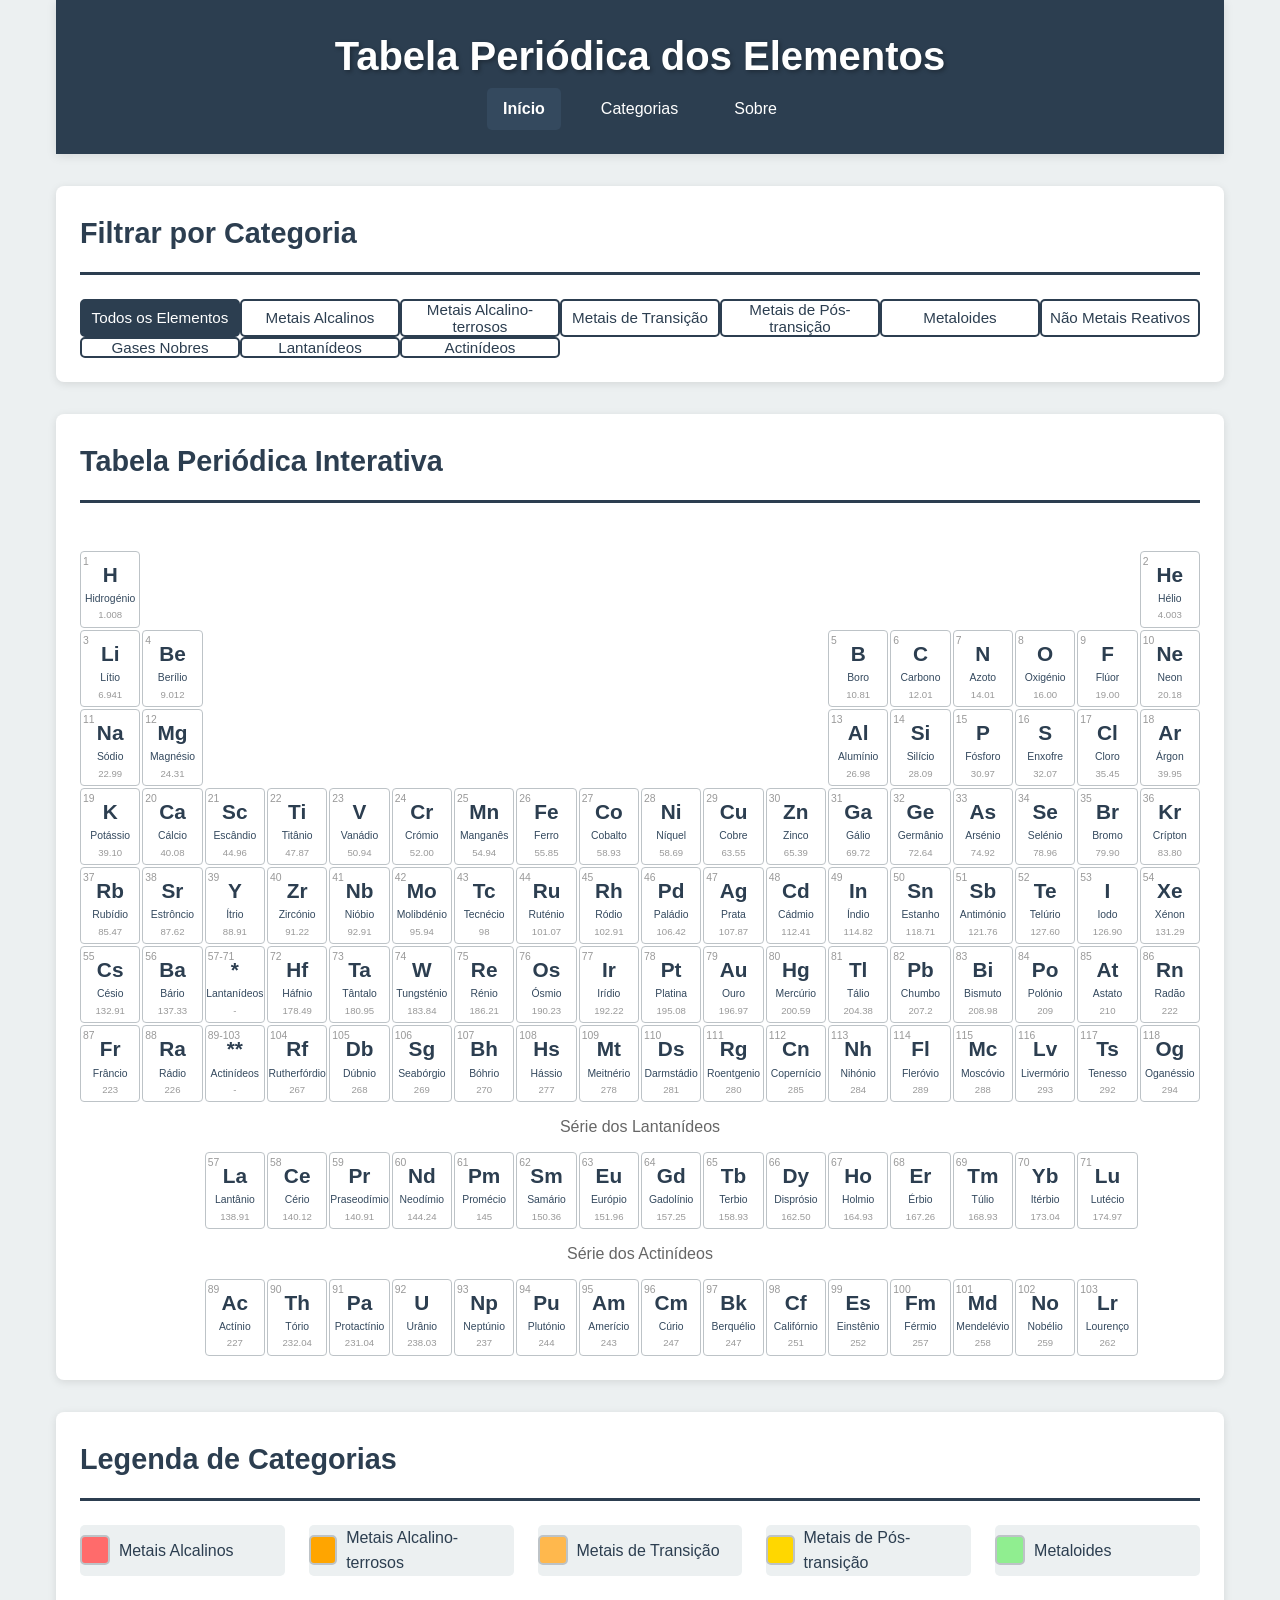
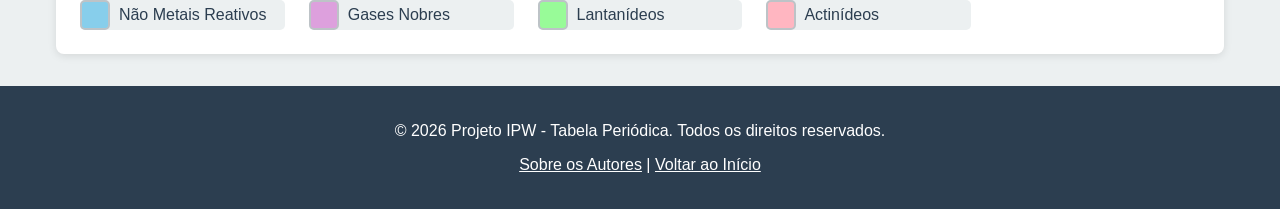
==== commit beab9eda: "Espaçamentos e introdução do segundo autor" ====
--- a/index.html
+++ b/index.html
@@ -808,39 +808,39 @@
             <div class="legenda">
                 <div class="item-legenda">
                     <div class="cor-legenda" style="background-color: #FF6B6B;"></div>
-                    <span>Metais Alcalinos</span>
+                    <span>&nbsp&nbspMetais Alcalinos</span>
                 </div>
                 <div class="item-legenda">
                     <div class="cor-legenda" style="background-color: #FFA500;"></div>
-                    <span>Metais Alcalino-terrosos</span>
+                    <span>&nbsp&nbspMetais Alcalino-&nbsp&nbspterrosos</span>
                 </div>
                 <div class="item-legenda">
                     <div class="cor-legenda" style="background-color: #FFB84D;"></div>
-                    <span>Metais de Transição</span>
+                    <span>&nbsp&nbspMetais de Transição</span>
                 </div>
                 <div class="item-legenda">
                     <div class="cor-legenda" style="background-color: #FFD700;"></div>
-                    <span>Metais de Pós-transição</span>
+                    <span>&nbsp&nbspMetais de Pós-&nbsp&nbsptransição</span>
                 </div>
                 <div class="item-legenda">
                     <div class="cor-legenda" style="background-color: #90EE90;"></div>
-                    <span>Metaloides</span>
+                    <span>&nbsp&nbspMetaloides</span>
                 </div>
                 <div class="item-legenda">
                     <div class="cor-legenda" style="background-color: #87CEEB;"></div>
-                    <span>Não Metais Reativos</span>
+                    <span>&nbsp&nbspNão Metais Reativos</span>
                 </div>
                 <div class="item-legenda">
                     <div class="cor-legenda" style="background-color: #DDA0DD;"></div>
-                    <span>Gases Nobres</span>
+                    <span>&nbsp&nbspGases Nobres</span>
                 </div>
                 <div class="item-legenda">
                     <div class="cor-legenda" style="background-color: #98FB98;"></div>
-                    <span>Lantanídeos</span>
+                    <span>&nbsp&nbspLantanídeos</span>
                 </div>
                 <div class="item-legenda">
                     <div class="cor-legenda" style="background-color: #FFB6C1;"></div>
-                    <span>Actinídeos</span>
+                    <span>&nbsp&nbspActinídeos</span>
                 </div>
             </div>
         </section>
